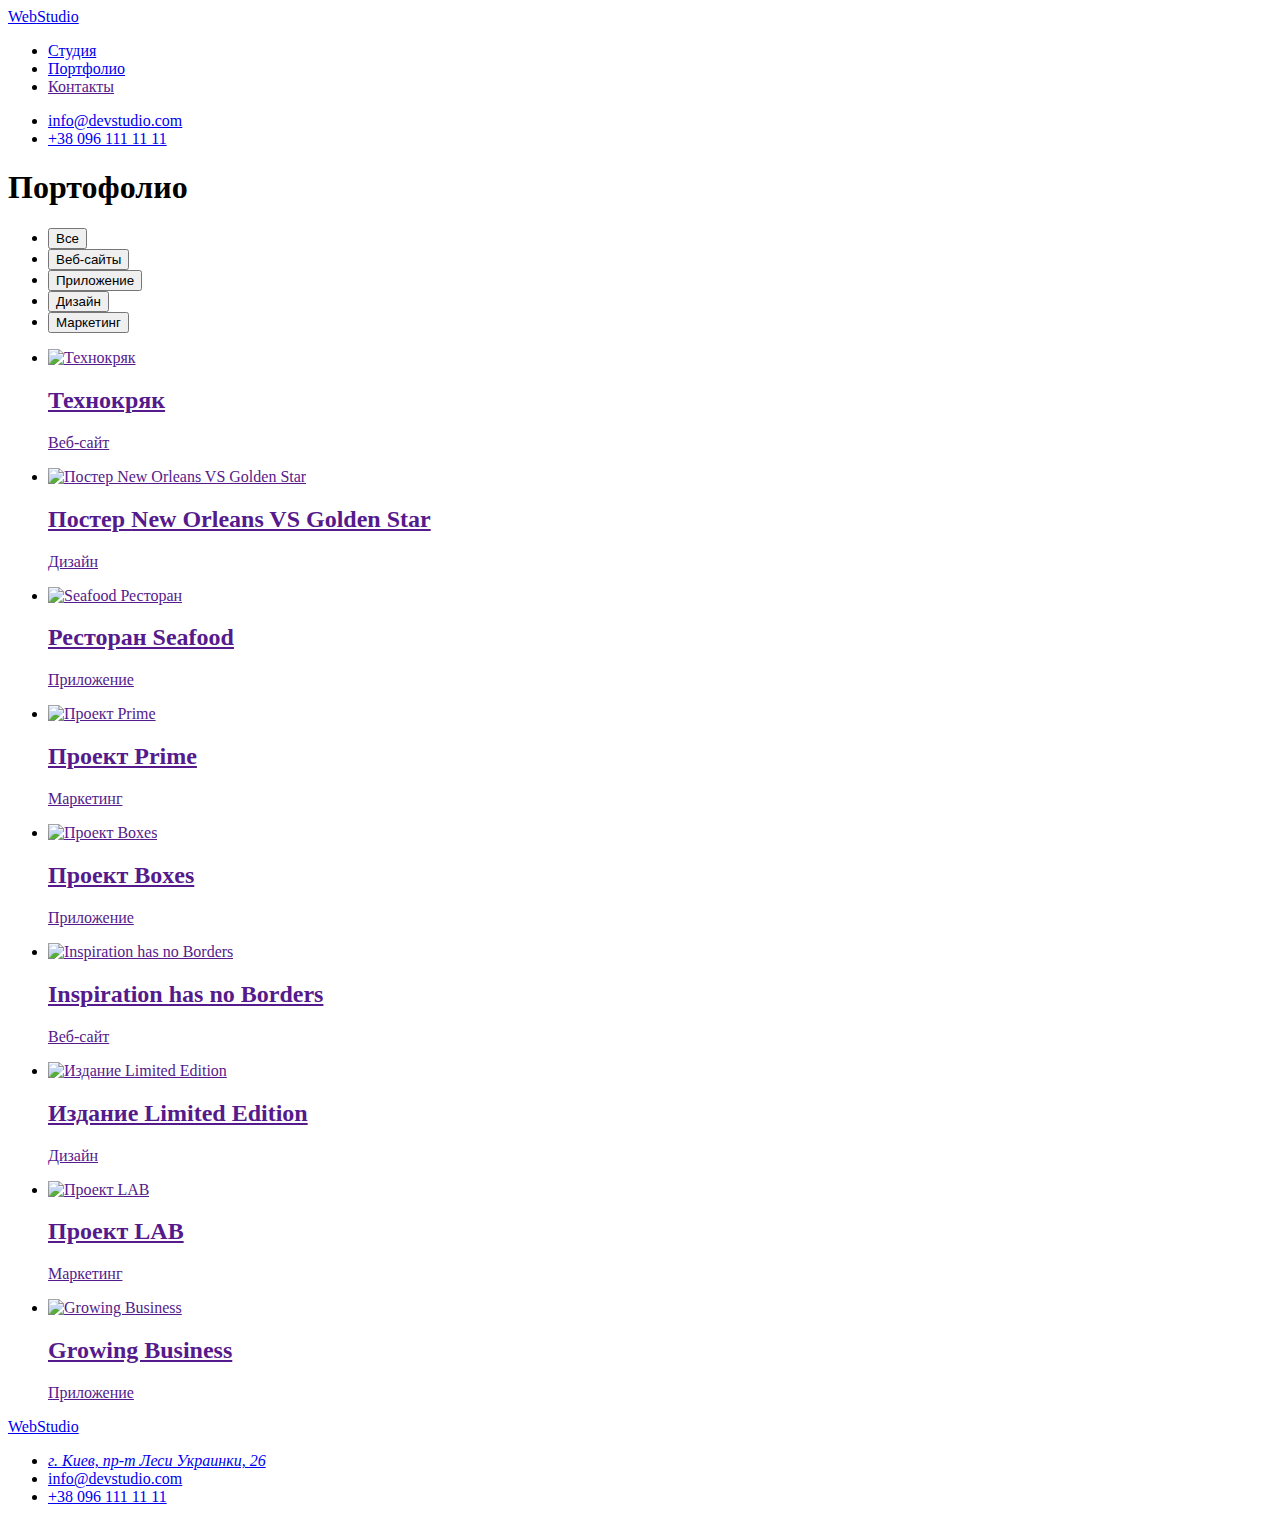
==== portfolio.html @ 5c895b3f "Add files via upload" ====
<!DOCTYPE html>
<html lang="ru">
  <head>
    <meta charset="UTF-8" />
    <meta http-equiv="X-UA-Compatible" content="IE=edge" />
    <meta name="viewport" content="width=device-width, initial-scale=1.0" />
    <title>Document</title>
    <link rel="preconnect" href="https://fonts.googleapis.com" />
    <link rel="preconnect" href="https://fonts.gstatic.com" crossorigin />
    <link
      href="https://fonts.googleapis.com/css2?family=Raleway:wght@700&family=Roboto:wght@400;500;700;900&display=swap"
      rel="stylesheet"
    />
    <link
      rel="stylesheet"
      href="https://cdnjs.cloudflare.com/ajax/libs/modern-normalize/1.1.0/modern-normalize.min.css"
      integrity="sha512-wpPYUAdjBVSE4KJnH1VR1HeZfpl1ub8YT/NKx4PuQ5NmX2tKuGu6U/JRp5y+Y8XG2tV+wKQpNHVUX03MfMFn9Q=="
      crossorigin="anonymous"
      referrerpolicy="no-referrer"
    />
    <link rel="stylesheet" href="./css/styles.css" />
    <link rel="stylesheet" href="./css/reset.css" />
  </head>
  <body>
    <!-- Шапка сайта  -->

    <header class="header">
      <div class="container header-container">
        <nav class="page-nav">
          <a class="logo" href="./index.html" lang="en"
            >Web<span class="logo-span">Studio</span></a
          >
          <ul class="nav-links">
            <li class="nav-links-item">
              <a class="nav-links-link" href="./index.html">Студия</a>
            </li>
            <li class="nav-links-item">
              <a class="nav-links-link" href="./portfolio.html">Портфолио</a>
            </li>
            <li class="nav-links-item">
              <a class="nav-links-link" href="">Контакты</a>
            </li>
          </ul>
        </nav>
        <ul class="contacts">
          <li class="contacts-item">
            <a class="contacts-link" href="mailto:info@devstudio.com" lang="en"
              >info@devstudio.com</a
            >
          </li>
          <li class="contacts-item">
            <a class="contacts-link" href="tel:+380961111111"
              >+38 096 111 11 11</a
            >
          </li>
        </ul>
      </div>
    </header>

    <main>
      <!-- Герой -->

      <section class="section">
        <div class="container">
          <h1 class="heading-portfolio">Портофолио</h1>
          <ul class="filter-buttons">
            <li class="filter-button-list">
              <button class="filter-buttons-item" type="button">Все</button>
            </li>
            <li class="filter-button-list">
              <button class="filter-buttons-item" type="button">
                Веб-сайты
              </button>
            </li>
            <li class="filter-button-list">
              <button class="filter-buttons-item" type="button">
                Приложение
              </button>
            </li>
            <li class="filter-button-list">
              <button class="filter-buttons-item" type="button">Дизайн</button>
            </li>
            <li class="filter-button-list">
              <button class="filter-buttons-item" type="button">
                Маркетинг
              </button>
            </li>
          </ul>

          <ul class="porfolio-list">
            <li class="portfolio-list-items">
              <a href="">
                <img width="370" src="images/technocrack.jpg" alt="Технокряк" />
                <div class="portfolio-description">
                  <h2 class="project-titles">Технокряк</h2>
                  <p class="project-descriptions">Веб-сайт</p>
                </div>
              </a>
            </li>
            <li class="portfolio-list-items">
              <a href="">
                <img
                  width="370"
                  src="images/poster-no-vs-gs.jpg"
                  alt=" Постер New Orleans VS Golden Star "
                />
                <div class="portfolio-description">
                  <h2 class="project-titles">
                    Постер <span lang="en">New Orleans VS Golden Star</span>
                  </h2>
                  <p class="project-descriptions">Дизайн</p>
                </div>
              </a>
            </li>
            <li class="portfolio-list-items">
              <a href="">
                <img
                  width="370"
                  src="images/seafood.jpg"
                  alt="Seafood Ресторан"
                />
                <div class="portfolio-description">
                  <h2 class="project-titles">Ресторан Seafood</h2>
                  <p class="project-descriptions">Приложение</p>
                </div>
              </a>
            </li>
            <li class="portfolio-list-items">
              <a href="">
                <img
                  width="370"
                  src="images/project-prime.jpg"
                  alt="Проект Prime"
                />
                <div class="portfolio-description">
                  <h2 class="project-titles">Проект Prime</h2>
                  <p class="project-descriptions">Маркетинг</p>
                </div>
              </a>
            </li>
            <li class="portfolio-list-items">
              <a href="">
                <img
                  width="370"
                  src="images/project-boxes.jpg"
                  alt="Проект Boxes"
                />

                <div class="portfolio-description">
                  <h2 class="project-titles">Проект Boxes</h2>
                  <p class="project-descriptions">Приложение</p>
                </div>
              </a>
            </li>
            <li class="portfolio-list-items">
              <a href="">
                <img
                  width="370"
                  src="images/inspir-has-no-b.jpg"
                  alt="Inspiration has no Borders"
                />
                <div class="portfolio-description">
                  <h2 class="project-titles">Inspiration has no Borders</h2>
                  <p class="project-descriptions">Веб-сайт</p>
                </div>
              </a>
            </li>
            <li class="portfolio-list-items">
              <a href="">
                <img
                  width="370"
                  src="images/limited-edition.jpg"
                  alt="Издание Limited Edition"
                />
                <div class="portfolio-description">
                  <h2 class="project-titles">Издание Limited Edition</h2>
                  <p class="project-descriptions">Дизайн</p>
                </div>
              </a>
            </li>
            <li class="portfolio-list-items">
              <a href="">
                <img src="images/lab.jpg" alt="Проект LAB" />
                <div class="portfolio-description">
                  <h2 class="project-titles">Проект LAB</h2>
                  <p class="project-descriptions">Маркетинг</p>
                </div>
              </a>
            </li>
            <li class="portfolio-list-items">
              <a href="">
                <img src="images/growing-business.jpg" alt="Growing Business" />
                <div class="portfolio-description">
                  <h2 lang="en" class="project-titles">Growing Business</h2>
                  <p class="project-descriptions">Приложение</p>
                </div>
              </a>
            </li>
          </ul>
        </div>
      </section>
    </main>

    <!-- Футер -->
    <footer class="footer">
      <div class="container">
        <a class="logo logo-footer" href="./index.html" lang="en"
          >Web<span class="logo-span-footer">Studio</span></a
        >
        <ul class="footer-link">
          <li class="footer-item">
            <address>
              <a
                class="adress-link"
                target="_blank"
                rel="noreferrer nofollow noopener"
                href="https://goo.gl/maps/EznhFYx9bzdSz3E56"
                >г. Киев, пр-т Леси Украинки, 26</a
              >
            </address>
          </li>
          <li class="footer-item">
            <a class="footer-link" href="mailto:info@devstudio.com" lang="en"
              >info@devstudio.com</a
            >
          </li>
          <li class="footer-item">
            <a class="footer-link" href="tel:+380961111111"
              >+38 096 111 11 11</a
            >
          </li>
        </ul>
      </div>
    </footer>
  </body>
</html>
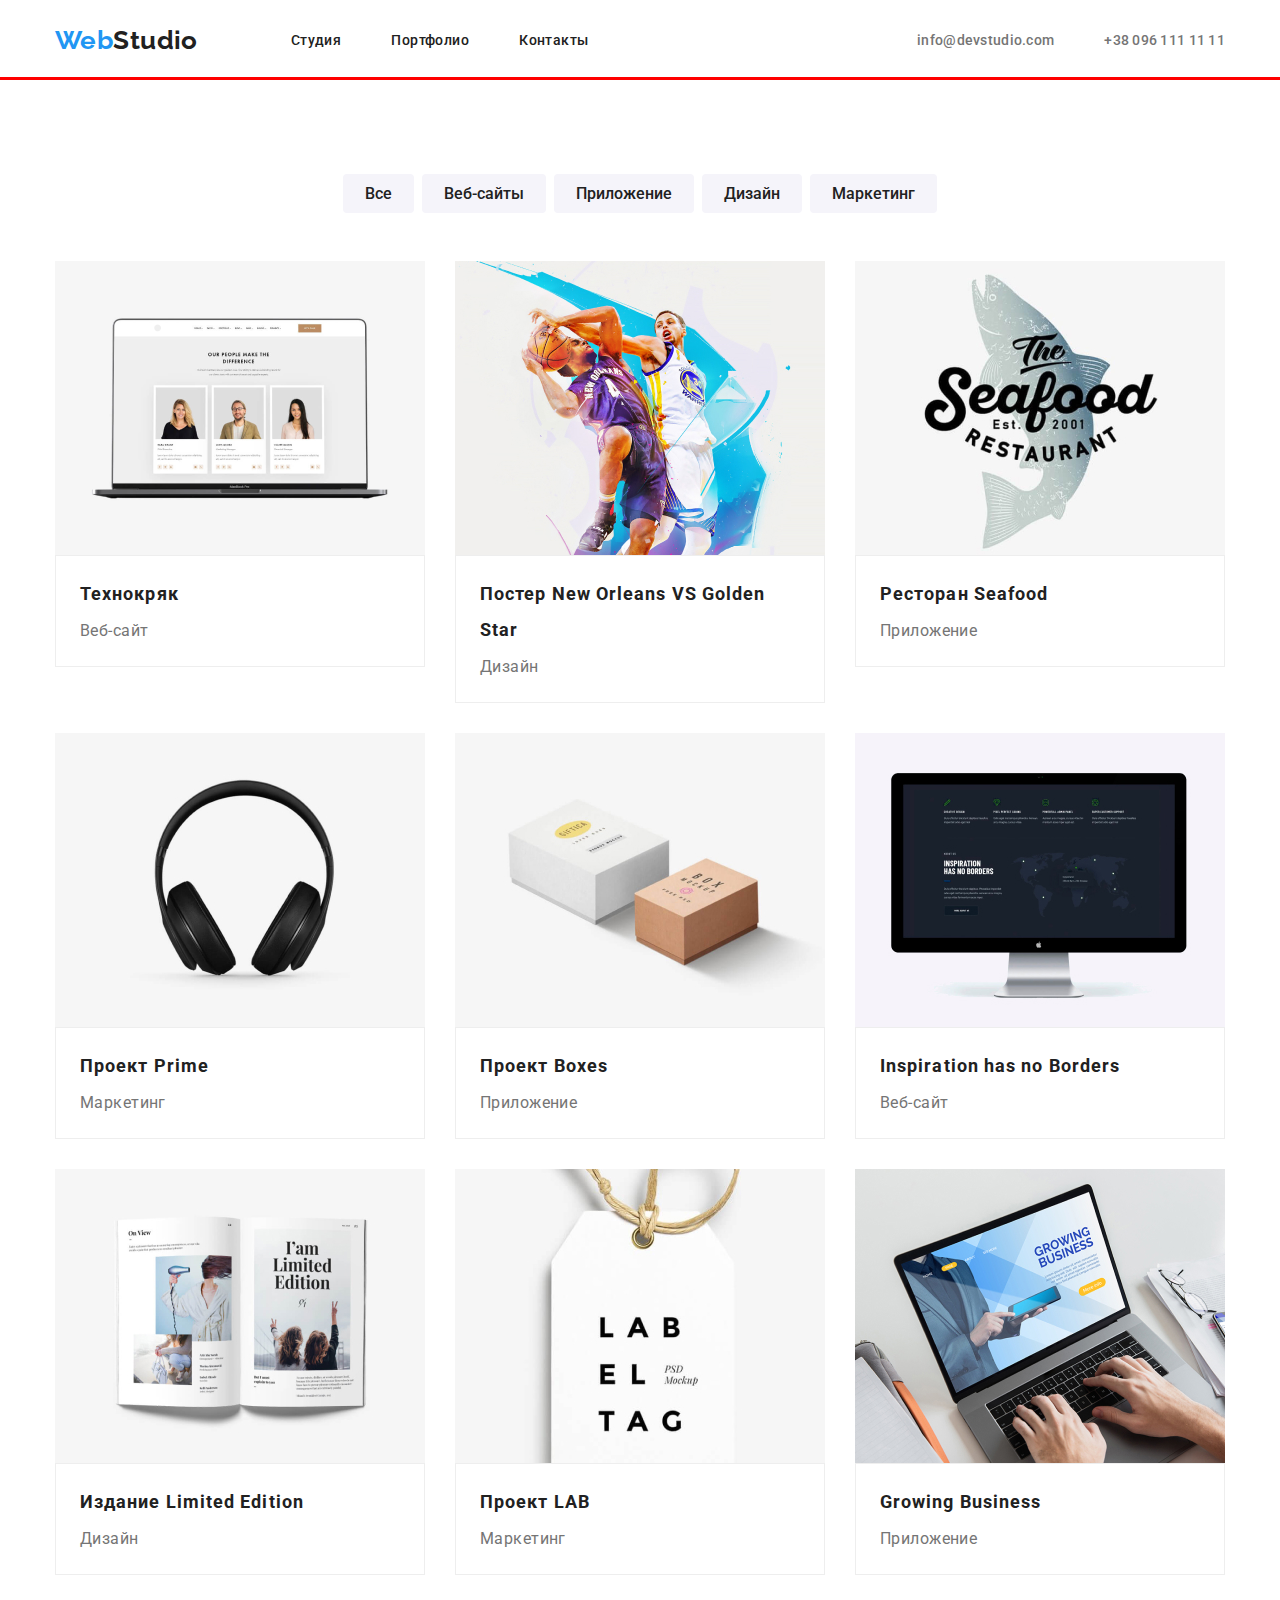
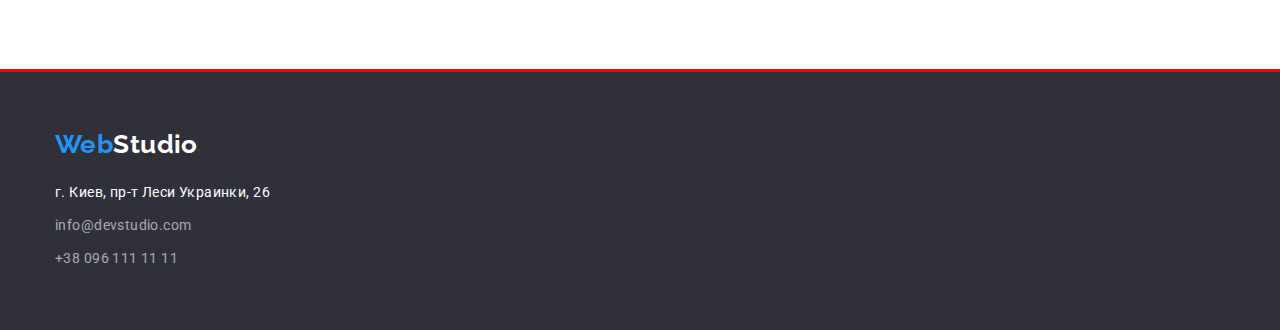
==== commit 15b4b2e7: "Add files via upload" ====
--- a/portfolio.html
+++ b/portfolio.html
@@ -60,7 +60,7 @@
     <main>
       <!-- Герой -->
 
-      <section class="section">
+      <section class="section section-portfolio">
         <div class="container">
           <h1 class="heading-portfolio">Портофолио</h1>
           <ul class="filter-buttons">
--- a/css/styles.css
+++ b/css/styles.css
@@ -0,0 +1,302 @@
+:root {
+  --primary-color: #212121;
+  --secondary-color: #757575;
+  --white-color: #ffff;
+}
+
+body {
+  font-size: 14px;
+  font-style: normal;
+  font-weight: 400;
+  font-family: "Roboto", sans-serif;
+  color: var(--primary-color);
+  letter-spacing: 0.03em;
+}
+button {
+  cursor: pointer;
+}
+.container {
+  width: 1200px;
+}
+.section {
+  padding: 94px 0;
+  outline: red solid;
+}
+.footer {
+  padding: 60px 0;
+}
+.header-container {
+  display: flex;
+  justify-content: space-between;
+  height: 80px;
+}
+.header {
+  background-color: var(--white-color);
+}
+
+.page-nav,
+.header-container,
+.contacts,
+.nav-links {
+  display: flex;
+}
+.page-nav,
+.contacts {
+  align-items: center;
+}
+.first-div {
+  padding-top: 200px;
+  padding-bottom: 200px;
+  text-align: center;
+}
+
+.main-heading {
+  font-weight: 900;
+  font-size: 44px;
+  letter-spacing: 0.06em;
+  text-transform: uppercase;
+  color: var(--white-color);
+  padding-bottom: 30px;
+  max-width: 696px;
+  margin-left: auto;
+  margin-right: auto;
+}
+.heading-section-two,
+.heading-portfolio {
+  display: none;
+}
+.heading-images {
+  font-weight: bold;
+  font-size: 36px;
+  line-height: 42px;
+  text-align: center;
+}
+
+.headings-peculiarity {
+  line-height: 16px;
+  font-size: 14px;
+  text-transform: uppercase;
+  text-align: left;
+  margin-bottom: 10px;
+}
+.paragraph-pecularity {
+  line-height: 24px;
+  color: var(--secondary-color);
+  text-align: left;
+}
+
+.button {
+  background-color: #2196f3;
+  font-weight: bold;
+  font-size: 16px;
+  line-height: calc(30 / 16);
+  align-items: center;
+  text-align: center;
+  letter-spacing: 0.06em;
+  color: #ffffff;
+  padding: 10px 32px;
+  border-radius: 4px;
+}
+.button:hover,
+.button:focus {
+  background-color: #188ce8;
+}
+
+.first-section {
+  background-color: #2f303a;
+  max-width: 1600px;
+}
+
+.logo {
+  font-family: "Raleway", sans-serif;
+  font-weight: bold;
+  font-size: 26px;
+  line-height: calc(31 / 26);
+  color: #2196f3;
+  margin-right: 93px;
+}
+
+.logo-span {
+  color: var(--primary-color);
+}
+.logo-span-footer {
+  color: var(--white-color);
+}
+.nav-links-item + .nav-links-item {
+  margin-left: 50px;
+}
+.contacts-item:not(:last-child) {
+  margin-right: 50px;
+}
+
+.contacts-link,
+.nav-links-link {
+  display: block;
+  color: var(--primary-color);
+  font-weight: 500;
+}
+.contacts-link {
+  font-weight: 500;
+  line-height: calc(16 / 14);
+  letter-spacing: 0.02em;
+  color: var(--secondary-color);
+}
+.adress-link {
+  color: var(--secondary-color);
+}
+.adress-item:not(:last-child) {
+  margin-bottom: 9px;
+}
+
+.contacts-link:hover,
+.nav-links-link:hover,
+.contacts-link:focus,
+.nav-links-link:focus,
+.adress-link:focus,
+.adress-link:hover,
+.footer-link:hover,
+.footer-link:focus {
+  color: #2196f3;
+}
+
+.employee-name {
+  font-size: 16px;
+  line-height: calc(19 / 16);
+  text-align: center;
+  letter-spacing: 0.03em;
+}
+.employee-position {
+  font-size: 16px;
+  line-height: calc(19 / 16);
+  text-align: center;
+  letter-spacing: 0.03em;
+  color: var(--secondary-color);
+}
+.headings-two {
+  font-weight: bold;
+  font-size: 36px;
+  line-height: calc(42 / 36);
+  text-align: center;
+  letter-spacing: 0.03em;
+}
+.footer {
+  background: #2f303a;
+}
+
+.logo-span-footer {
+  color: var(--white-color);
+}
+.adress-link {
+  font-style: normal;
+  font-weight: normal;
+  font-size: 14px;
+  line-height: calc(24 / 14);
+  letter-spacing: 0.03em;
+  color: var(--white-color);
+}
+.footer-link {
+  font-weight: normal;
+  font-size: 14px;
+  line-height: calc(24 / 14);
+  color: rgba(255, 255, 255, 0.6);
+}
+.filter-buttons {
+  display: flex;
+  justify-content: center;
+  margin-bottom: 48px;
+}
+
+.filter-buttons-item {
+  height: 39.41px;
+  background-color: #f5f4fa;
+  color: var(--primary-color);
+  border-radius: 4px;
+  font-family: Roboto;
+  font-style: normal;
+  font-weight: 500;
+  font-size: 16px;
+  line-height: calc(26 / 16);
+  padding: 6px 22px;
+}
+.filter-button-list:not(:last-child) {
+  margin-right: 8px;
+}
+.filter-buttons-item:hover,
+.filter-buttons-item:focus {
+  background-color: #2196f3;
+  color: var(--white-color);
+}
+.project-titles {
+  font-weight: bold;
+  font-size: 18px;
+  line-height: calc(36 / 18);
+  letter-spacing: 0.06em;
+  color: #212121;
+}
+.project-descriptions {
+  font-weight: normal;
+  font-size: 16px;
+  line-height: calc(30 / 16);
+  color: var(--secondary-color);
+}
+.container {
+  width: 1200px;
+  padding: 0 15px;
+  margin: 0 auto;
+}
+.feature-list,
+.pecularities,
+.what-we-do-list,
+.employees-list {
+  display: flex;
+}
+.pecularities-items:not(:last-child),
+.we-do-images:not(:last-child),
+.employees-list-item:not(:last-child) {
+  margin-right: 30px;
+}
+.pecularities-items {
+  width: 270px;
+}
+.employees-description {
+  padding: 30px 0;
+}
+
+.employees-list-item {
+  background: #ffffff;
+  box-shadow: 0px 1px 3px rgba(0, 0, 0, 0.12), 0px 1px 1px rgba(0, 0, 0, 0.14),
+    0px 2px 1px rgba(0, 0, 0, 0.2);
+  border-radius: 0px 0px 4px 4px;
+}
+.headings-two {
+  margin-bottom: 50px;
+}
+.footer-link {
+  margin-top: 20px;
+}
+.footer-item:not(:last-child) {
+  margin-bottom: 9px;
+}
+.porfolio-list {
+  display: flex;
+  flex-wrap: wrap;
+  margin: -15px;
+}
+
+/* .portfolio-list-items:not(:nth-child(3n + 3)) {
+  margin-right: 30px;
+}
+} */
+
+.portfolio-list-items {
+  flex-basis: calc(100% / 3 - 30px);
+  margin: 15px;
+}
+.project-titles {
+  margin-bottom: 4px;
+}
+
+.portfolio-description {
+  padding: 20px 24px;
+  border: 1px solid #eeeeee;
+}
